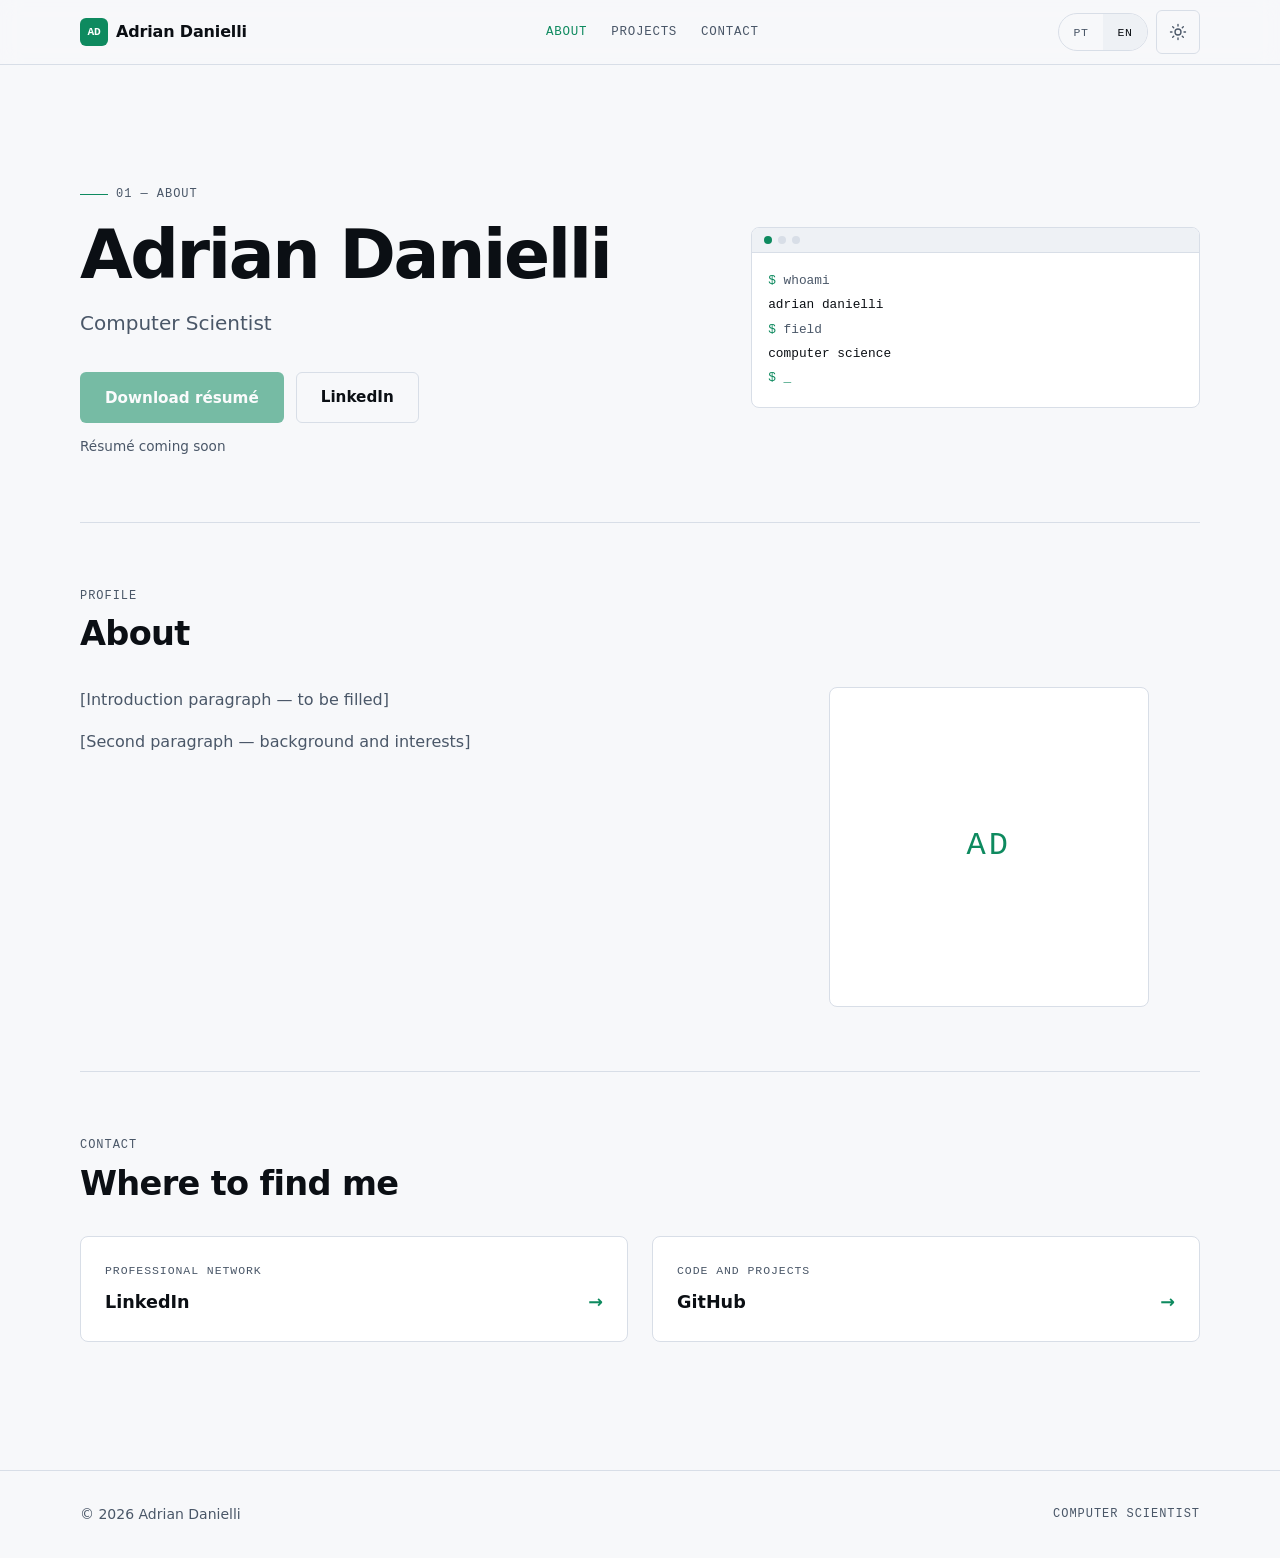
==== en/index.html @ 0a2da159 "feat: site pessoal com três páginas em PT e EN" ====
<!doctype html>
<html lang="en">
<head>
  <meta charset="utf-8">
  <meta name="viewport" content="width=device-width, initial-scale=1">
  <title>Adrian Danielli — Computer Scientist</title>
  <meta name="description" content="Portfolio of Adrian Danielli, Computer Scientist. Projects, background and contact.">
  <link rel="canonical" href="https://danielli-adrian.github.io/en/">
  <link rel="icon" href="../favicon.svg" type="image/svg+xml">
  <link rel="alternate" hreflang="pt-BR" href="https://danielli-adrian.github.io/">
  <link rel="alternate" hreflang="en" href="https://danielli-adrian.github.io/en/">
  <link rel="alternate" hreflang="x-default" href="https://danielli-adrian.github.io/">

  <meta property="og:type" content="website">
  <meta property="og:title" content="Adrian Danielli — Computer Scientist">
  <meta property="og:description" content="Portfolio of Adrian Danielli, Computer Scientist. Projects, background and contact.">
  <meta property="og:url" content="https://danielli-adrian.github.io/en/">
  <meta property="og:image" content="https://danielli-adrian.github.io/assets/img/og-image.svg">
  <meta property="og:locale" content="en_US">
  <meta property="og:locale:alternate" content="pt_BR">
  <meta name="twitter:card" content="summary_large_image">

  <link rel="stylesheet" href="../assets/css/styles.css">
</head>
<body>
  <a class="skip-link" href="#conteudo">Skip to content</a>

  <header class="site-header">
    <div class="container site-header__inner">
      <a class="brand" href="./index.html" aria-label="AD Adrian Danielli — home">
        <span class="brand__mark" aria-hidden="true">AD</span>
        <span class="brand__nome">Adrian Danielli</span>
      </a>

      <nav class="nav" id="menu-principal" aria-label="Main">
        <ul class="nav__list">
          <li><a class="nav__link" href="./index.html" aria-current="page">About</a></li>
          <li><a class="nav__link" href="./projetos.html">Projects</a></li>
          <li><a class="nav__link" href="./contato.html">Contact</a></li>
        </ul>
      </nav>

      <div class="acoes-header">
        <div class="seletor-idioma" role="group" aria-label="Language">
          <a class="seletor-idioma__link" href="../index.html" hreflang="pt-BR" lang="pt-BR">PT</a>
          <a class="seletor-idioma__link" href="./index.html" aria-current="true" hreflang="en" lang="en">EN</a>
        </div>
        <button class="alternador-tema" type="button" aria-pressed="false" aria-label="Toggle theme">
          <svg class="icone-sol" width="18" height="18" viewBox="0 0 24 24" fill="none" stroke="currentColor" stroke-width="1.8" stroke-linecap="round" aria-hidden="true">
            <circle cx="12" cy="12" r="4"></circle>
            <path d="M12 2v2M12 20v2M4.9 4.9l1.4 1.4M17.7 17.7l1.4 1.4M2 12h2M20 12h2M4.9 19.1l1.4-1.4M17.7 6.3l1.4-1.4"></path>
          </svg>
          <svg class="icone-lua" width="18" height="18" viewBox="0 0 24 24" fill="none" stroke="currentColor" stroke-width="1.8" stroke-linecap="round" stroke-linejoin="round" aria-hidden="true">
            <path d="M21 12.8A8.5 8.5 0 1 1 11.2 3a6.6 6.6 0 0 0 9.8 9.8z"></path>
          </svg>
        </button>
        <button class="nav-toggle" type="button" aria-expanded="false" aria-controls="menu-principal" aria-label="Open menu">
          <span></span><span></span><span></span>
        </button>
      </div>
    </div>
  </header>

  <main id="conteudo">
    <section class="hero container">
      <div class="hero__grid">
        <div>
          <p class="hero__eyebrow mono">01 — About</p>
          <h1 class="hero__titulo">Adrian Danielli</h1>
          <p class="hero__cargo">Computer Scientist</p>

          <div class="hero__acoes">
            <button class="btn btn--primary" type="button" disabled aria-describedby="curriculo-nota">Download résumé</button>
            <a class="btn btn--ghost" href="https://www.linkedin.com/in/adrian-danielli/" target="_blank" rel="noopener noreferrer">LinkedIn</a>
          </div>
          <p class="hero__nota" id="curriculo-nota">Résumé coming soon</p>
        </div>

        <div class="terminal" aria-hidden="true">
          <div class="terminal__barra">
            <span class="terminal__ponto"></span>
            <span class="terminal__ponto"></span>
            <span class="terminal__ponto"></span>
          </div>
          <div class="terminal__corpo">
            <span class="terminal__linha"><span class="terminal__prompt">$</span> whoami</span>
            <span class="terminal__linha terminal__linha--saida">adrian danielli</span>
            <span class="terminal__linha"><span class="terminal__prompt">$</span> field</span>
            <span class="terminal__linha terminal__linha--saida">computer science</span>
            <span class="terminal__linha"><span class="terminal__prompt">$</span> <span class="terminal__cursor">_</span></span>
          </div>
        </div>
      </div>
    </section>

    <section class="section container" aria-labelledby="sobre-titulo">
      <div class="section__cabecalho">
        <span class="section__eyebrow mono">Profile</span>
        <h2 class="section__titulo" id="sobre-titulo">About</h2>
      </div>

      <div class="sobre__grid">
        <div class="prose">
          <!-- TODO: fill [BIO_P1] -->
          <p>[Introduction paragraph — to be filled]</p>
          <!-- TODO: fill [BIO_P2] -->
          <p>[Second paragraph — background and interests]</p>
        </div>

        <!-- TODO: replace with the portrait when available [FOTO_ALT] -->
        <div class="foto-placeholder" role="img" aria-label="Photo of Adrian Danielli">AD</div>
      </div>
    </section>

    <section class="section container" aria-labelledby="links-titulo">
      <div class="section__cabecalho">
        <span class="section__eyebrow mono">Contact</span>
        <h2 class="section__titulo" id="links-titulo">Where to find me</h2>
      </div>

      <div class="links__grid">
        <a class="cartao-link" href="https://www.linkedin.com/in/adrian-danielli/" target="_blank" rel="noopener noreferrer">
          <span class="cartao-link__rotulo">Professional network</span>
          <span class="cartao-link__titulo">LinkedIn <span class="cartao-link__seta" aria-hidden="true">→</span></span>
        </a>
        <a class="cartao-link" href="https://github.com/Danielli-Adrian" target="_blank" rel="noopener noreferrer">
          <span class="cartao-link__rotulo">Code and projects</span>
          <span class="cartao-link__titulo">GitHub <span class="cartao-link__seta" aria-hidden="true">→</span></span>
        </a>
      </div>
    </section>
  </main>

  <footer class="site-footer">
    <div class="container site-footer__inner">
      <span>© 2026 Adrian Danielli</span>
      <span class="mono">Computer Scientist</span>
    </div>
  </footer>

  <script src="../assets/js/main.js" defer></script>
</body>
</html>
---- assets/css/styles.css ----
/* =========================================================
   Tokens
   ========================================================= */
:root {
  --bg: #0B0F14;
  --surface: #121821;
  --surface-2: #172030;
  --border: #24303F;
  --text: #E6EDF3;
  --text-muted: #93A1B1;
  --accent: #3DDC97;
  --accent-strong: #2BC084;
  --on-accent: #04231A;

  --font-sans: system-ui, -apple-system, "Segoe UI", Roboto, Arial, sans-serif;
  --font-mono: ui-monospace, "Cascadia Code", Consolas, monospace;

  --space-1: 4px;  --space-2: 8px;  --space-3: 12px; --space-4: 16px;
  --space-5: 24px; --space-6: 32px; --space-7: 48px; --space-8: 64px;
  --space-9: 96px;

  --radius-sm: 6px; --radius-md: 8px; --radius-full: 999px;
  --container: 1120px;
  --transition: 180ms ease-out;
}

[data-theme="light"] {
  --bg: #F7F8FA;
  --surface: #FFFFFF;
  --surface-2: #EEF1F5;
  --border: #D8DEE7;
  --text: #0B0F14;
  --text-muted: #4A5768;
  --accent: #0E8A5F;
  --accent-strong: #0B7350;
  --on-accent: #FFFFFF;
}

/* =========================================================
   Reset e base
   ========================================================= */
*,
*::before,
*::after { box-sizing: border-box; }

html { scroll-behavior: smooth; }

body {
  margin: 0;
  background: var(--bg);
  color: var(--text);
  font-family: var(--font-sans);
  line-height: 1.65;
  -webkit-font-smoothing: antialiased;
}

img, svg { display: block; max-width: 100%; }

h1, h2, h3, p { margin: 0; }

a {
  color: var(--accent);
  text-decoration: none;
}

a:hover {
  text-decoration: underline;
  text-underline-offset: 3px;
}

:focus-visible {
  outline: 2px solid var(--accent);
  outline-offset: 3px;
  border-radius: 2px;
}

::selection {
  background: var(--accent);
  color: var(--on-accent);
}

.container {
  width: min(100% - 40px, var(--container));
  margin-inline: auto;
}

.mono {
  font-family: var(--font-mono);
  font-size: 0.75rem;
  letter-spacing: 0.08em;
  text-transform: uppercase;
}

.sr-only {
  position: absolute;
  width: 1px; height: 1px;
  padding: 0; margin: -1px;
  overflow: hidden;
  clip: rect(0 0 0 0);
  white-space: nowrap;
  border: 0;
}

.skip-link {
  position: absolute;
  top: -100px;
  left: var(--space-4);
  z-index: 100;
  padding: var(--space-3) var(--space-4);
  background: var(--accent);
  color: var(--on-accent);
  border-radius: var(--radius-sm);
  font-weight: 600;
}

.skip-link:focus { top: var(--space-4); }

/* =========================================================
   Header
   ========================================================= */
.site-header {
  position: sticky;
  top: 0;
  z-index: 50;
  background: var(--bg);
  background: color-mix(in srgb, var(--bg) 88%, transparent);
  backdrop-filter: blur(10px);
  border-bottom: 1px solid var(--border);
}

.site-header__inner {
  display: flex;
  align-items: center;
  justify-content: space-between;
  gap: var(--space-4);
  min-height: 64px;
}

.brand {
  display: inline-flex;
  align-items: center;
  gap: var(--space-2);
  color: var(--text);
  font-weight: 600;
  letter-spacing: -0.01em;
}

.brand:hover { text-decoration: none; }

.brand__mark {
  display: grid;
  place-items: center;
  width: 28px;
  height: 28px;
  background: var(--accent);
  color: var(--on-accent);
  border-radius: var(--radius-sm);
  font-family: var(--font-mono);
  font-size: 0.7rem;
  font-weight: 700;
}

.nav__list {
  display: flex;
  align-items: center;
  gap: var(--space-5);
  margin: 0;
  padding: 0;
  list-style: none;
}

.nav__link {
  display: inline-block;
  padding: var(--space-1) 0;
  color: var(--text-muted);
  font-family: var(--font-mono);
  font-size: 0.78rem;
  letter-spacing: 0.06em;
  text-transform: uppercase;
  transition: color var(--transition);
}

.nav__link:hover { color: var(--text); text-decoration: none; }

.nav__link[aria-current="page"] { color: var(--accent); }

.acoes-header {
  display: flex;
  align-items: center;
  gap: var(--space-2);
}

.seletor-idioma {
  display: inline-flex;
  border: 1px solid var(--border);
  border-radius: var(--radius-full);
  overflow: hidden;
}

.seletor-idioma__link {
  display: grid;
  place-items: center;
  min-width: 44px;
  min-height: 36px;
  padding: 0 var(--space-3);
  color: var(--text-muted);
  font-family: var(--font-mono);
  font-size: 0.72rem;
  letter-spacing: 0.06em;
}

.seletor-idioma__link:hover { color: var(--text); text-decoration: none; }

.seletor-idioma__link[aria-current] {
  background: var(--surface-2);
  color: var(--text);
}

.alternador-tema,
.nav-toggle {
  display: grid;
  place-items: center;
  width: 44px;
  height: 44px;
  padding: 0;
  background: transparent;
  color: var(--text-muted);
  border: 1px solid var(--border);
  border-radius: var(--radius-sm);
  cursor: pointer;
  transition: color var(--transition), border-color var(--transition);
}

.alternador-tema:hover,
.nav-toggle:hover {
  color: var(--accent);
  border-color: var(--accent);
}

.icone-sol { display: none; }
.icone-lua { display: block; }

[data-theme="light"] .icone-sol { display: block; }
[data-theme="light"] .icone-lua { display: none; }

.nav-toggle {
  display: none;
  width: 44px;
  height: 44px;
}

.nav-toggle span {
  display: block;
  width: 18px;
  height: 2px;
  background: currentColor;
  transition: transform var(--transition), opacity var(--transition);
}

.nav-toggle span + span { margin-top: 4px; }

.nav-toggle[aria-expanded="true"] span:nth-child(1) { transform: translateY(6px) rotate(45deg); }
.nav-toggle[aria-expanded="true"] span:nth-child(2) { opacity: 0; }
.nav-toggle[aria-expanded="true"] span:nth-child(3) { transform: translateY(-6px) rotate(-45deg); }

/* =========================================================
   Componentes
   ========================================================= */
.btn {
  display: inline-flex;
  align-items: center;
  justify-content: center;
  gap: var(--space-2);
  min-height: 44px;
  padding: var(--space-3) var(--space-5);
  border: 1px solid transparent;
  border-radius: var(--radius-sm);
  font-family: inherit;
  font-size: 0.95rem;
  font-weight: 600;
  cursor: pointer;
  transition: background var(--transition), border-color var(--transition), color var(--transition);
}

.btn:hover { text-decoration: none; }

.btn--primary {
  background: var(--accent);
  color: var(--on-accent);
}

.btn--primary:hover:not(:disabled) { background: var(--accent-strong); }

.btn--ghost {
  background: transparent;
  border-color: var(--border);
  color: var(--text);
}

.btn--ghost:hover { border-color: var(--accent); color: var(--accent); }

.btn:disabled {
  opacity: 0.55;
  cursor: not-allowed;
}

.btn:disabled:hover { background: var(--accent); color: var(--on-accent); }

.hero {
  padding-block: clamp(56px, 9vw, 112px) var(--space-8);
}

.hero__grid {
  display: grid;
  grid-template-columns: 1.15fr 0.85fr;
  align-items: center;
  gap: var(--space-8);
}

.hero__eyebrow {
  display: inline-flex;
  align-items: center;
  gap: var(--space-2);
  margin-bottom: var(--space-4);
  color: var(--text-muted);
}

.hero__eyebrow::before {
  content: "";
  width: 28px;
  height: 1px;
  background: var(--accent);
}

.hero__titulo {
  font-size: clamp(2.6rem, 6.5vw, 4.25rem);
  line-height: 1.04;
  letter-spacing: -0.035em;
  font-weight: 700;
}

.hero__cargo {
  margin-top: var(--space-4);
  color: var(--text-muted);
  font-size: clamp(1.05rem, 2vw, 1.25rem);
}

.hero__acoes {
  display: flex;
  flex-wrap: wrap;
  gap: var(--space-3);
  margin-top: var(--space-6);
}

.hero__nota {
  margin-top: var(--space-3);
  color: var(--text-muted);
  font-size: 0.85rem;
}

.terminal {
  background: var(--surface);
  border: 1px solid var(--border);
  border-radius: var(--radius-md);
  font-family: var(--font-mono);
  font-size: 0.8rem;
  line-height: 1.9;
  overflow: hidden;
}

.terminal__barra {
  display: flex;
  align-items: center;
  gap: 6px;
  padding: var(--space-2) var(--space-3);
  border-bottom: 1px solid var(--border);
  background: var(--surface-2);
}

.terminal__ponto {
  width: 8px;
  height: 8px;
  border-radius: var(--radius-full);
  background: var(--border);
}

.terminal__ponto:first-child { background: var(--accent); }

.terminal__corpo { padding: var(--space-4); }

.terminal__linha { display: block; color: var(--text-muted); }
.terminal__linha--saida { color: var(--text); }
.terminal__prompt { color: var(--accent); }

.terminal__cursor { color: var(--accent); }

.section {
  padding-block: var(--space-8);
  border-top: 1px solid var(--border);
}

.section__cabecalho { margin-bottom: var(--space-6); }

.section__eyebrow {
  display: block;
  margin-bottom: var(--space-2);
  color: var(--text-muted);
}

.section__titulo {
  font-size: clamp(1.6rem, 3vw, 2.1rem);
  line-height: 1.2;
  letter-spacing: -0.02em;
}

.sobre__grid {
  display: grid;
  grid-template-columns: 1.2fr 0.8fr;
  gap: var(--space-8);
  align-items: start;
}

.prose {
  max-width: 62ch;
  color: var(--text-muted);
}

.prose p + p { margin-top: var(--space-4); }

.foto-placeholder {
  display: grid;
  place-items: center;
  aspect-ratio: 1 / 1;
  width: 100%;
  max-width: 320px;
  margin-inline: auto;
  background: var(--surface);
  border: 1px solid var(--border);
  border-radius: var(--radius-md);
  color: var(--accent);
  font-family: var(--font-mono);
  font-size: 2rem;
  letter-spacing: 0.1em;
}

.links__grid,
.grade-projetos,
.grade-contato {
  display: grid;
  gap: var(--space-5);
}

.links__grid,
.grade-contato { grid-template-columns: repeat(2, minmax(0, 1fr)); }

.grade-projetos { grid-template-columns: repeat(3, minmax(0, 1fr)); }

.cartao-link,
.cartao-contato {
  display: flex;
  flex-direction: column;
  gap: var(--space-2);
  padding: var(--space-5);
  background: var(--surface);
  border: 1px solid var(--border);
  border-radius: var(--radius-md);
  color: var(--text);
  transition: border-color var(--transition), transform var(--transition);
}

.cartao-link:hover,
.cartao-contato:hover {
  border-color: var(--accent);
  text-decoration: none;
  transform: translateY(-2px);
}

.cartao-link__rotulo,
.cartao-contato__rotulo {
  color: var(--text-muted);
  font-family: var(--font-mono);
  font-size: 0.72rem;
  letter-spacing: 0.08em;
  text-transform: uppercase;
}

.cartao-link__titulo,
.cartao-contato__titulo {
  display: flex;
  align-items: center;
  justify-content: space-between;
  gap: var(--space-3);
  font-size: 1.1rem;
  font-weight: 600;
}

.cartao-link__seta { color: var(--accent); }

.card-projeto {
  display: flex;
  flex-direction: column;
  gap: var(--space-3);
  min-height: 200px;
  padding: var(--space-5);
  background: var(--surface);
  border: 1px solid var(--border);
  border-radius: var(--radius-md);
  transition: border-color var(--transition);
}

.card-projeto:hover { border-color: var(--accent); }

.card-projeto__titulo { font-size: 1.15rem; }

.card-projeto__desc { color: var(--text-muted); }

.card-projeto__link { margin-top: auto; font-weight: 600; }

.estado-vazio {
  max-width: 640px;
  margin-inline: auto;
  padding: var(--space-7) var(--space-5);
  border: 1px dashed var(--border);
  border-radius: var(--radius-md);
  text-align: center;
}

.estado-vazio__titulo {
  margin-bottom: var(--space-2);
  font-size: 1.25rem;
}

.estado-vazio__texto { color: var(--text-muted); }

.estado-vazio__acao { margin-top: var(--space-5); }

.pagina-topo { padding-block: var(--space-8) var(--space-6); }

.pagina-topo__titulo {
  font-size: clamp(2rem, 4.5vw, 3rem);
  line-height: 1.1;
  letter-spacing: -0.03em;
}

.pagina-topo__texto {
  margin-top: var(--space-4);
  max-width: 60ch;
  color: var(--text-muted);
}

.contato__curriculo {
  margin-top: var(--space-7);
  padding-top: var(--space-6);
  border-top: 1px solid var(--border);
}

.site-footer {
  margin-top: var(--space-8);
  padding-block: var(--space-6);
  border-top: 1px solid var(--border);
  color: var(--text-muted);
  font-size: 0.875rem;
}

.site-footer__inner {
  display: flex;
  flex-wrap: wrap;
  align-items: center;
  justify-content: space-between;
  gap: var(--space-3);
}

/* =========================================================
   Responsivo
   ========================================================= */
@media (max-width: 1023px) {
  .grade-projetos { grid-template-columns: repeat(2, minmax(0, 1fr)); }
}

@media (max-width: 900px) {
  .hero__grid { grid-template-columns: 1fr; gap: var(--space-7); }
  .terminal { max-width: 520px; }
  .sobre__grid { grid-template-columns: 1fr; }
  .foto-placeholder { max-width: 260px; margin-inline: 0; }
}

@media (max-width: 767px) {
  .nav {
    position: absolute;
    top: 100%;
    left: 0;
    right: 0;
    display: none;
    padding: var(--space-4) 0;
    background: var(--surface);
    border-bottom: 1px solid var(--border);
  }

  .nav--aberto { display: block; }

  .nav__list {
    flex-direction: column;
    align-items: stretch;
    gap: 0;
    width: min(100% - 40px, var(--container));
    margin-inline: auto;
  }

  .nav__link {
    display: block;
    min-height: 44px;
    padding: var(--space-3) 0;
    font-size: 0.85rem;
  }

  .nav-toggle { display: flex; flex-direction: column; justify-content: center; }

  .brand__nome { display: none; }
}

@media (max-width: 640px) {
  .links__grid,
  .grade-contato,
  .grade-projetos { grid-template-columns: 1fr; }

  .hero { padding-block: var(--space-7) var(--space-6); }

  .site-footer__inner { flex-direction: column; align-items: flex-start; }
}

@media (prefers-reduced-motion: reduce) {
  html { scroll-behavior: auto; }

  *,
  *::before,
  *::after {
    transition: none !important;
    animation: none !important;
  }
}
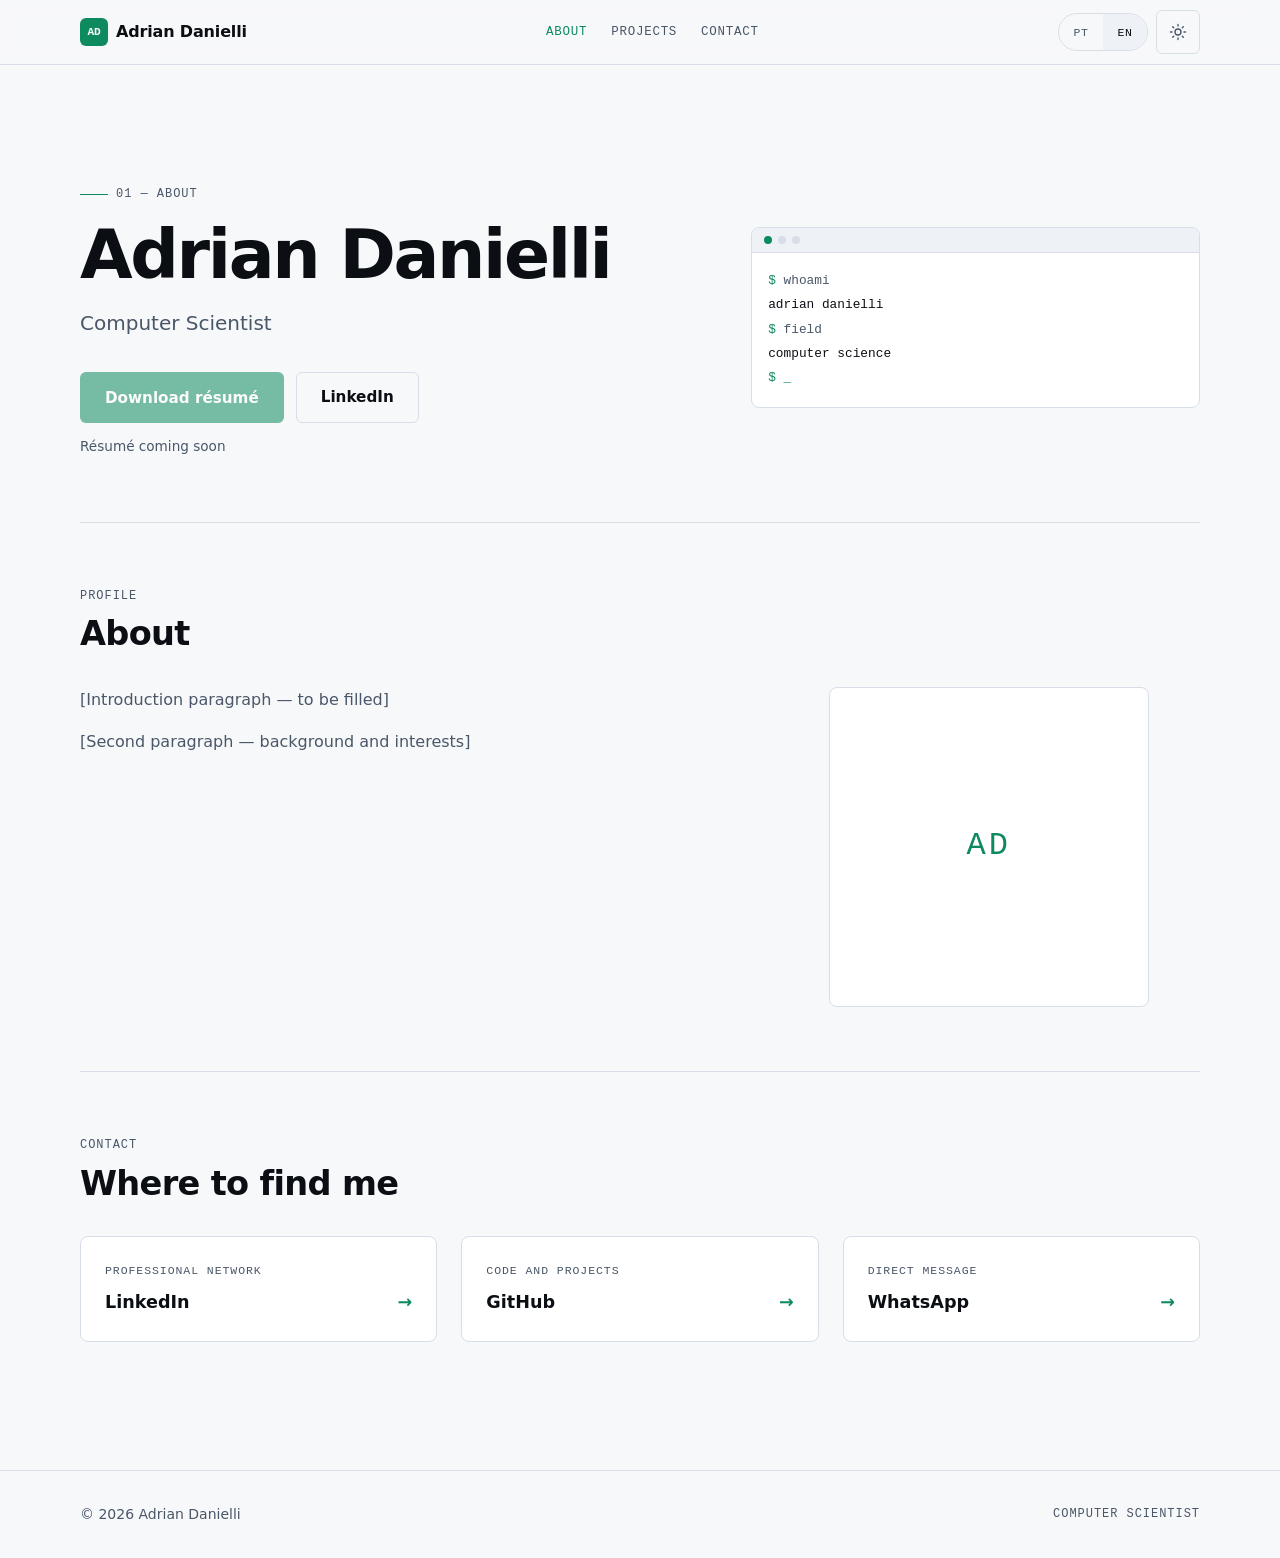
==== commit bd8b41e1: "feat: adicionar cartao de contato do WhatsApp na home e contato" ====
--- a/en/index.html
+++ b/en/index.html
@@ -127,6 +127,10 @@
           <span class="cartao-link__rotulo">Code and projects</span>
           <span class="cartao-link__titulo">GitHub <span class="cartao-link__seta" aria-hidden="true">→</span></span>
         </a>
+        <a class="cartao-link" href="https://wa.me/5599999999999" target="_blank" rel="noopener noreferrer">
+          <span class="cartao-link__rotulo">Direct message</span>
+          <span class="cartao-link__titulo">WhatsApp <span class="cartao-link__seta" aria-hidden="true">→</span></span>
+        </a>
       </div>
     </section>
   </main>
--- a/assets/css/styles.css
+++ b/assets/css/styles.css
@@ -451,7 +451,7 @@
 }
 
 .links__grid,
-.grade-contato { grid-template-columns: repeat(2, minmax(0, 1fr)); }
+.grade-contato { grid-template-columns: repeat(3, minmax(0, 1fr)); }
 
 .grade-projetos { grid-template-columns: repeat(3, minmax(0, 1fr)); }
 
@@ -582,6 +582,8 @@
   .terminal { max-width: 520px; }
   .sobre__grid { grid-template-columns: 1fr; }
   .foto-placeholder { max-width: 260px; margin-inline: 0; }
+  .links__grid,
+  .grade-contato { grid-template-columns: repeat(auto-fit, minmax(220px, 1fr)); }
 }
 
 @media (max-width: 767px) {
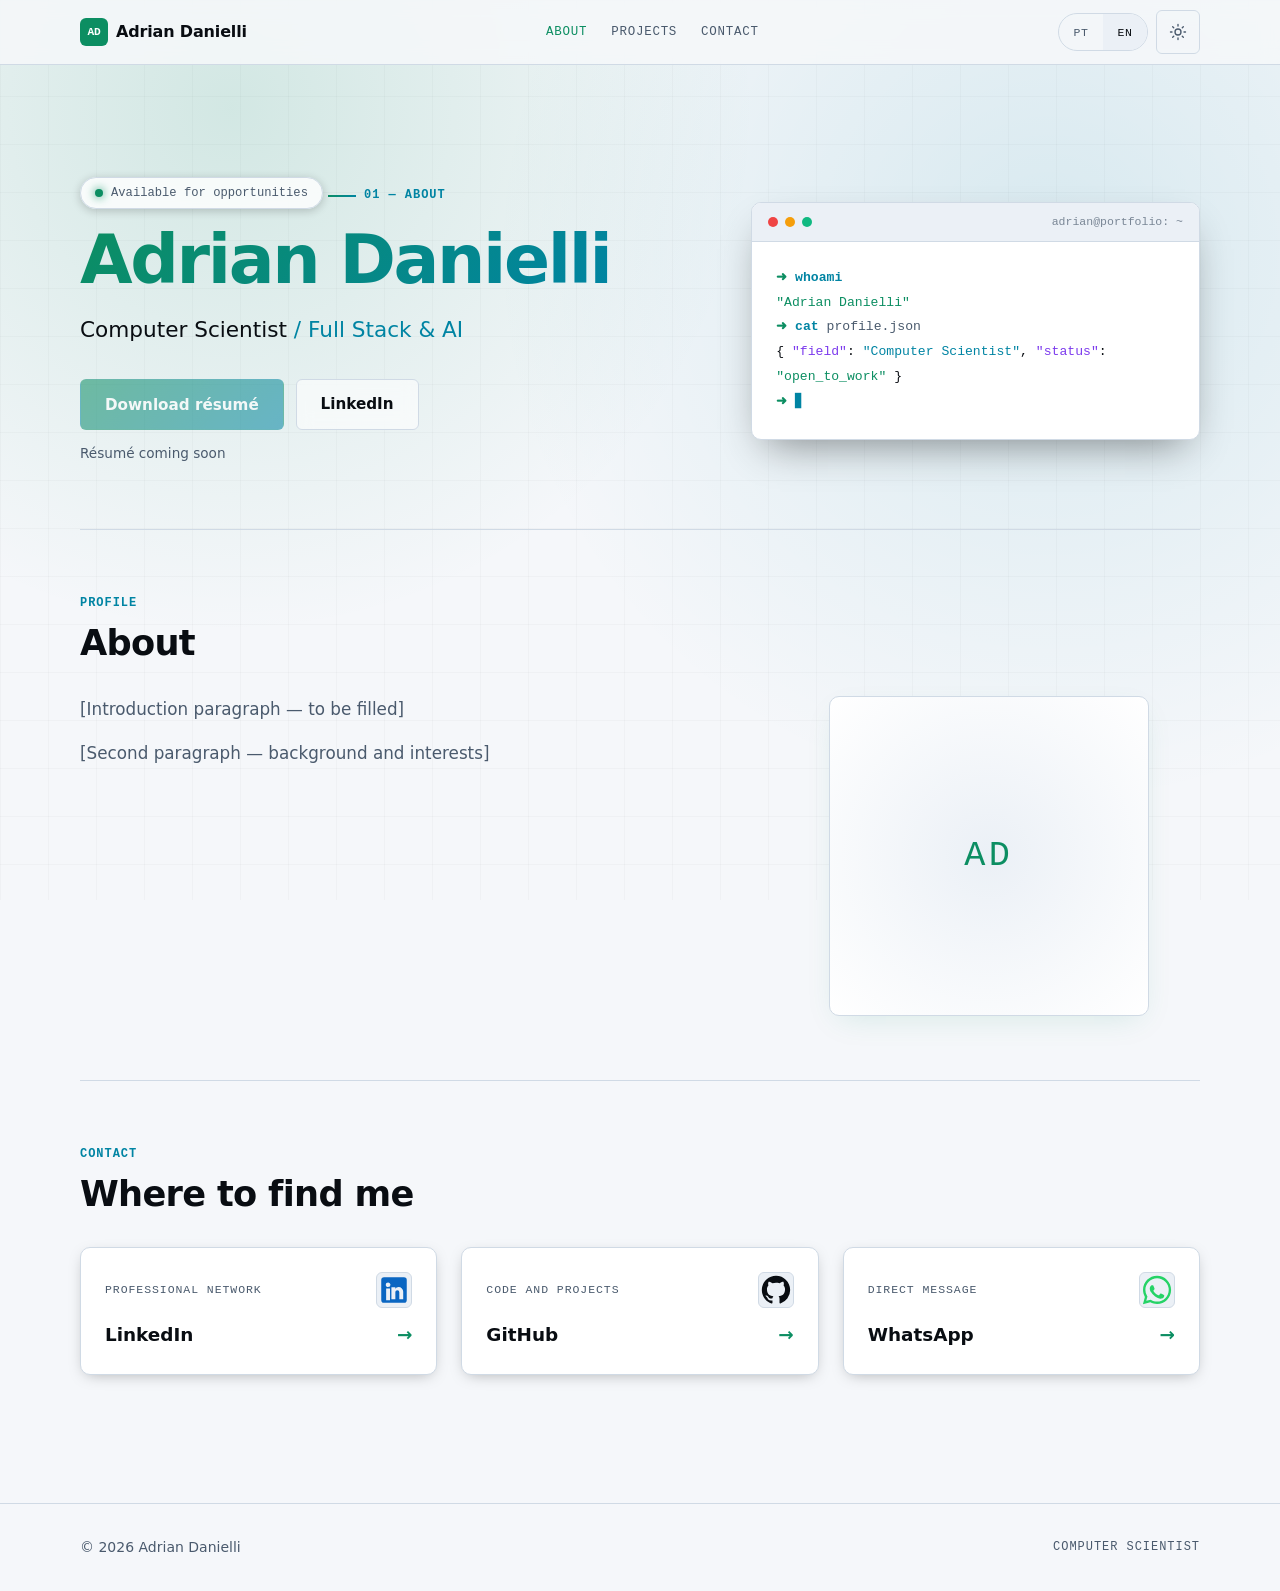
==== commit b9c37e01: "feat: identidade visual vibrante com gradientes, luz de fundo e icones de marca" ====
--- a/en/index.html
+++ b/en/index.html
@@ -65,9 +65,13 @@
     <section class="hero container">
       <div class="hero__grid">
         <div>
+          <div class="status-pill">
+            <span class="status-pill__ponto" aria-hidden="true"></span>
+            <span>Available for opportunities</span>
+          </div>
           <p class="hero__eyebrow mono">01 — About</p>
           <h1 class="hero__titulo">Adrian Danielli</h1>
-          <p class="hero__cargo">Computer Scientist</p>
+          <p class="hero__cargo">Computer Scientist <span>/ Full Stack & AI</span></p>
 
           <div class="hero__acoes">
             <button class="btn btn--primary" type="button" disabled aria-describedby="curriculo-nota">Download résumé</button>
@@ -78,16 +82,17 @@
 
         <div class="terminal" aria-hidden="true">
           <div class="terminal__barra">
-            <span class="terminal__ponto"></span>
-            <span class="terminal__ponto"></span>
-            <span class="terminal__ponto"></span>
+            <span class="terminal__ponto terminal__ponto--fechar"></span>
+            <span class="terminal__ponto terminal__ponto--minimizar"></span>
+            <span class="terminal__ponto terminal__ponto--expandir"></span>
+            <span class="terminal__aba">adrian@portfolio: ~</span>
           </div>
           <div class="terminal__corpo">
-            <span class="terminal__linha"><span class="terminal__prompt">$</span> whoami</span>
-            <span class="terminal__linha terminal__linha--saida">adrian danielli</span>
-            <span class="terminal__linha"><span class="terminal__prompt">$</span> field</span>
-            <span class="terminal__linha terminal__linha--saida">computer science</span>
-            <span class="terminal__linha"><span class="terminal__prompt">$</span> <span class="terminal__cursor">_</span></span>
+            <span class="terminal__linha"><span class="terminal__prompt">➜</span> <span class="syntax-cmd">whoami</span></span>
+            <span class="terminal__linha terminal__linha--saida"><span class="syntax-string">"Adrian Danielli"</span></span>
+            <span class="terminal__linha"><span class="terminal__prompt">➜</span> <span class="syntax-cmd">cat</span> profile.json</span>
+            <span class="terminal__linha terminal__linha--saida">{ <span class="syntax-prop">"field"</span>: <span class="syntax-cyan">"Computer Scientist"</span>, <span class="syntax-prop">"status"</span>: <span class="syntax-accent">"open_to_work"</span> }</span>
+            <span class="terminal__linha"><span class="terminal__prompt">➜</span> <span class="terminal__cursor">▋</span></span>
           </div>
         </div>
       </div>
@@ -120,15 +125,30 @@
 
       <div class="links__grid">
         <a class="cartao-link" href="https://www.linkedin.com/in/adrian-danielli/" target="_blank" rel="noopener noreferrer">
-          <span class="cartao-link__rotulo">Professional network</span>
+          <div class="cartao-cabecalho">
+            <span class="cartao-link__rotulo">Professional network</span>
+            <svg class="cartao-icone cartao-icone--linkedin" width="20" height="20" viewBox="0 0 24 24" fill="currentColor" aria-hidden="true">
+              <path d="M19 3a2 2 0 0 1 2 2v14a2 2 0 0 1-2 2H5a2 2 0 0 1-2-2V5a2 2 0 0 1 2-2h14m-.5 15.5v-5.3a3.26 3.26 0 0 0-3.26-3.26c-.85 0-1.84.52-2.28 1.3v-1.11h-2.79v8.37h2.79v-4.93c0-.77.62-1.4 1.39-1.4a1.4 1.4 0 0 1 1.4 1.4v4.93h2.75M6.46 10.9v8.37H9.2V10.9H6.46M7.83 6.64a1.66 1.66 0 0 0-1.66 1.66c0 .92.74 1.66 1.66 1.66a1.66 1.66 0 0 0 1.66-1.66c0-.92-.74-1.66-1.66-1.66z"/>
+            </svg>
+          </div>
           <span class="cartao-link__titulo">LinkedIn <span class="cartao-link__seta" aria-hidden="true">→</span></span>
         </a>
         <a class="cartao-link" href="https://github.com/Danielli-Adrian" target="_blank" rel="noopener noreferrer">
-          <span class="cartao-link__rotulo">Code and projects</span>
+          <div class="cartao-cabecalho">
+            <span class="cartao-link__rotulo">Code and projects</span>
+            <svg class="cartao-icone cartao-icone--github" width="20" height="20" viewBox="0 0 24 24" fill="currentColor" aria-hidden="true">
+              <path fill-rule="evenodd" clip-rule="evenodd" d="M12 2C6.477 2 2 6.484 2 12.017c0 4.425 2.865 8.18 6.839 9.504.5.092.682-.217.682-.483 0-.237-.008-.868-.013-1.703-2.782.605-3.369-1.343-3.369-1.343-.454-1.158-1.11-1.466-1.11-1.466-.908-.62.069-.608.069-.608 1.003.07 1.53 1.032 1.53 1.032.892 1.53 2.341 1.088 2.91.832.092-.647.35-1.088.636-1.338-2.22-.253-4.555-1.113-4.555-4.951 0-1.093.39-1.988 1.029-2.688-.103-.253-.446-1.272.098-2.65 0 0 .84-.27 2.75 1.026A9.564 9.564 0 0112 6.844c.85.004 1.705.115 2.504.337 1.909-1.296 2.747-1.027 2.747-1.027.546 1.379.202 2.398.1 2.651.64.7 1.028 1.595 1.028 2.688 0 3.848-2.339 4.695-4.566 4.943.359.309.678.92.678 1.855 0 1.338-.012 2.419-.012 2.747 0 .268.18.58.688.482A10.019 10.019 0 0022 12.017C22 6.484 17.522 2 12 2z"/>
+            </svg>
+          </div>
           <span class="cartao-link__titulo">GitHub <span class="cartao-link__seta" aria-hidden="true">→</span></span>
         </a>
         <a class="cartao-link" href="https://wa.me/5599999999999" target="_blank" rel="noopener noreferrer">
-          <span class="cartao-link__rotulo">Direct message</span>
+          <div class="cartao-cabecalho">
+            <span class="cartao-link__rotulo">Direct message</span>
+            <svg class="cartao-icone cartao-icone--whatsapp" width="20" height="20" viewBox="0 0 24 24" fill="currentColor" aria-hidden="true">
+              <path d="M12.04 2c-5.46 0-9.91 4.45-9.91 9.91 0 1.75.46 3.45 1.32 4.95L2.05 22l5.25-1.38c1.45.79 3.08 1.21 4.74 1.21 5.46 0 9.91-4.45 9.91-9.91 0-2.65-1.03-5.14-2.9-7.01A9.816 9.816 0 0 0 12.04 2m.01 1.67c2.2 0 4.26.86 5.82 2.42a8.225 8.225 0 0 1 2.41 5.83c0 4.54-3.7 8.24-8.24 8.24-1.48 0-2.93-.39-4.19-1.15l-.3-.18-3.12.82.83-3.04-.2-.31a8.19 8.19 0 0 1-1.26-4.38c0-4.54 3.7-8.24 8.24-8.24m4.52 11.66c-.25-.13-1.47-.72-1.7-.81-.23-.08-.39-.13-.56.13-.17.25-.64.81-.79.97-.14.17-.29.19-.54.06-.25-.13-1.06-.39-2.03-1.24-.75-.67-1.26-1.5-1.41-1.75-.14-.25-.02-.38.11-.51.11-.11.25-.29.37-.43.13-.15.17-.25.25-.42.08-.17.04-.31-.02-.44-.06-.13-.56-1.34-.76-1.84-.2-.49-.4-.42-.56-.43h-.48c-.17 0-.44.06-.67.31-.23.25-.88.86-.88 2.1 0 1.24.9 2.44 1.03 2.61.13.17 1.78 2.71 4.3 3.8.6.26 1.07.41 1.44.53.61.19 1.16.17 1.6.1.49-.07 1.47-.6 1.68-1.18.21-.58.21-1.07.15-1.18-.07-.12-.23-.19-.48-.31z"/>
+            </svg>
+          </div>
           <span class="cartao-link__titulo">WhatsApp <span class="cartao-link__seta" aria-hidden="true">→</span></span>
         </a>
       </div>
--- a/assets/css/styles.css
+++ b/assets/css/styles.css
@@ -2,15 +2,20 @@
    Tokens
    ========================================================= */
 :root {
-  --bg: #0B0F14;
-  --surface: #121821;
-  --surface-2: #172030;
-  --border: #24303F;
-  --text: #E6EDF3;
-  --text-muted: #93A1B1;
+  --bg: #090D12;
+  --surface: #101622;
+  --surface-2: #162030;
+  --border: #223247;
+  --text: #F0F4F8;
+  --text-muted: #8FA2B7;
   --accent: #3DDC97;
+  --accent-cyan: #00E5FF;
+  --accent-purple: #A78BFA;
   --accent-strong: #2BC084;
   --on-accent: #04231A;
+  --accent-gradient: linear-gradient(135deg, #3DDC97 0%, #00E5FF 100%);
+  --accent-glow: rgba(61, 220, 151, 0.22);
+  --accent-cyan-glow: rgba(0, 229, 255, 0.18);
 
   --font-sans: system-ui, -apple-system, "Segoe UI", Roboto, Arial, sans-serif;
   --font-mono: ui-monospace, "Cascadia Code", Consolas, monospace;
@@ -19,21 +24,26 @@
   --space-5: 24px; --space-6: 32px; --space-7: 48px; --space-8: 64px;
   --space-9: 96px;
 
-  --radius-sm: 6px; --radius-md: 8px; --radius-full: 999px;
+  --radius-sm: 6px; --radius-md: 10px; --radius-full: 999px;
   --container: 1120px;
-  --transition: 180ms ease-out;
+  --transition: 200ms ease-out;
 }
 
 [data-theme="light"] {
-  --bg: #F7F8FA;
+  --bg: #F5F7FA;
   --surface: #FFFFFF;
-  --surface-2: #EEF1F5;
-  --border: #D8DEE7;
-  --text: #0B0F14;
-  --text-muted: #4A5768;
-  --accent: #0E8A5F;
-  --accent-strong: #0B7350;
+  --surface-2: #EBF0F6;
+  --border: #D0DAE5;
+  --text: #090D12;
+  --text-muted: #4A5A6D;
+  --accent: #0C8E62;
+  --accent-cyan: #0084A3;
+  --accent-purple: #7C3AED;
+  --accent-strong: #0A734F;
   --on-accent: #FFFFFF;
+  --accent-gradient: linear-gradient(135deg, #0C8E62 0%, #0084A3 100%);
+  --accent-glow: rgba(12, 142, 98, 0.15);
+  --accent-cyan-glow: rgba(0, 132, 163, 0.12);
 }
 
 /* =========================================================
@@ -47,11 +57,26 @@
 
 body {
   margin: 0;
-  background: var(--bg);
+  background-color: var(--bg);
+  background-image: 
+    radial-gradient(circle at 18% 12%, var(--accent-glow) 0%, transparent 40%),
+    radial-gradient(circle at 82% 28%, var(--accent-cyan-glow) 0%, transparent 45%),
+    linear-gradient(to right, rgba(255, 255, 255, 0.02) 1px, transparent 1px),
+    linear-gradient(to bottom, rgba(255, 255, 255, 0.02) 1px, transparent 1px);
+  background-size: 100% 100%, 100% 100%, 48px 48px, 48px 48px;
+  background-attachment: fixed;
   color: var(--text);
   font-family: var(--font-sans);
   line-height: 1.65;
   -webkit-font-smoothing: antialiased;
+}
+
+[data-theme="light"] body {
+  background-image: 
+    radial-gradient(circle at 18% 12%, var(--accent-glow) 0%, transparent 40%),
+    radial-gradient(circle at 82% 28%, var(--accent-cyan-glow) 0%, transparent 45%),
+    linear-gradient(to right, rgba(0, 0, 0, 0.025) 1px, transparent 1px),
+    linear-gradient(to bottom, rgba(0, 0, 0, 0.025) 1px, transparent 1px);
 }
 
 img, svg { display: block; max-width: 100%; }
@@ -285,26 +310,74 @@
 .btn:hover { text-decoration: none; }
 
 .btn--primary {
-  background: var(--accent);
+  background: var(--accent-gradient);
   color: var(--on-accent);
-}
-
-.btn--primary:hover:not(:disabled) { background: var(--accent-strong); }
+  box-shadow: 0 4px 16px -4px var(--accent-glow);
+  font-weight: 600;
+}
+
+.btn--primary:hover:not(:disabled) {
+  filter: brightness(1.08);
+  box-shadow: 0 6px 22px -3px var(--accent-glow);
+  transform: translateY(-1px);
+}
 
 .btn--ghost {
-  background: transparent;
+  background: color-mix(in srgb, var(--surface) 60%, transparent);
   border-color: var(--border);
   color: var(--text);
-}
-
-.btn--ghost:hover { border-color: var(--accent); color: var(--accent); }
+  backdrop-filter: blur(8px);
+}
+
+.btn--ghost:hover {
+  border-color: var(--accent-cyan);
+  color: var(--accent-cyan);
+  box-shadow: 0 0 16px -4px var(--accent-cyan-glow);
+  transform: translateY(-1px);
+}
 
 .btn:disabled {
   opacity: 0.55;
   cursor: not-allowed;
-}
-
-.btn:disabled:hover { background: var(--accent); color: var(--on-accent); }
+  box-shadow: none;
+}
+
+.btn:disabled:hover {
+  background: var(--accent-gradient);
+  color: var(--on-accent);
+  filter: none;
+  transform: none;
+}
+
+.status-pill {
+  display: inline-flex;
+  align-items: center;
+  gap: var(--space-2);
+  padding: 5px 14px;
+  margin-bottom: var(--space-4);
+  background: color-mix(in srgb, var(--surface) 80%, transparent);
+  border: 1px solid var(--border);
+  border-radius: var(--radius-full);
+  font-family: var(--font-mono);
+  font-size: 0.76rem;
+  color: var(--text-muted);
+  box-shadow: 0 2px 10px rgba(0, 0, 0, 0.2);
+  backdrop-filter: blur(8px);
+}
+
+.status-pill__ponto {
+  width: 8px;
+  height: 8px;
+  border-radius: var(--radius-full);
+  background: var(--accent);
+  box-shadow: 0 0 10px var(--accent);
+  animation: pulso-status 2.2s infinite ease-in-out;
+}
+
+@keyframes pulso-status {
+  0%, 100% { opacity: 1; transform: scale(1); }
+  50% { opacity: 0.35; transform: scale(0.8); }
+}
 
 .hero {
   padding-block: clamp(56px, 9vw, 112px) var(--space-8);
@@ -321,28 +394,38 @@
   display: inline-flex;
   align-items: center;
   gap: var(--space-2);
-  margin-bottom: var(--space-4);
-  color: var(--text-muted);
+  margin-bottom: var(--space-3);
+  color: var(--accent-cyan);
+  font-weight: 600;
 }
 
 .hero__eyebrow::before {
   content: "";
   width: 28px;
-  height: 1px;
-  background: var(--accent);
+  height: 2px;
+  background: var(--accent-gradient);
 }
 
 .hero__titulo {
   font-size: clamp(2.6rem, 6.5vw, 4.25rem);
   line-height: 1.04;
   letter-spacing: -0.035em;
-  font-weight: 700;
+  font-weight: 800;
+  background: var(--accent-gradient);
+  -webkit-background-clip: text;
+  -webkit-text-fill-color: transparent;
+  display: inline-block;
 }
 
 .hero__cargo {
   margin-top: var(--space-4);
-  color: var(--text-muted);
-  font-size: clamp(1.05rem, 2vw, 1.25rem);
+  color: var(--text);
+  font-size: clamp(1.1rem, 2vw, 1.35rem);
+  font-weight: 500;
+}
+
+.hero__cargo span {
+  color: var(--accent-cyan);
 }
 
 .hero__acoes {
@@ -363,36 +446,59 @@
   border: 1px solid var(--border);
   border-radius: var(--radius-md);
   font-family: var(--font-mono);
-  font-size: 0.8rem;
+  font-size: 0.82rem;
   line-height: 1.9;
   overflow: hidden;
+  box-shadow: 0 18px 40px -15px rgba(0, 0, 0, 0.45), 0 0 1px 1px rgba(255, 255, 255, 0.05);
 }
 
 .terminal__barra {
   display: flex;
   align-items: center;
-  gap: 6px;
-  padding: var(--space-2) var(--space-3);
+  gap: 7px;
+  padding: var(--space-2) var(--space-4);
   border-bottom: 1px solid var(--border);
   background: var(--surface-2);
 }
 
 .terminal__ponto {
-  width: 8px;
-  height: 8px;
+  width: 10px;
+  height: 10px;
   border-radius: var(--radius-full);
-  background: var(--border);
-}
-
-.terminal__ponto:first-child { background: var(--accent); }
-
-.terminal__corpo { padding: var(--space-4); }
+}
+
+.terminal__ponto--fechar { background: #EF4444; }
+.terminal__ponto--minimizar { background: #F59E0B; }
+.terminal__ponto--expandir { background: #10B981; }
+
+.terminal__aba {
+  margin-left: auto;
+  color: var(--text-muted);
+  font-size: 0.72rem;
+  opacity: 0.7;
+}
+
+.terminal__corpo { padding: var(--space-5); }
 
 .terminal__linha { display: block; color: var(--text-muted); }
 .terminal__linha--saida { color: var(--text); }
-.terminal__prompt { color: var(--accent); }
-
-.terminal__cursor { color: var(--accent); }
+.terminal__prompt { color: var(--accent); font-weight: bold; }
+
+.syntax-cmd { color: var(--accent-cyan); font-weight: 600; }
+.syntax-string { color: var(--accent); }
+.syntax-prop { color: var(--accent-purple); }
+.syntax-accent { color: var(--accent); }
+.syntax-cyan { color: var(--accent-cyan); }
+
+.terminal__cursor {
+  color: var(--accent-cyan);
+  animation: piscar-cursor 1s infinite step-start;
+}
+
+@keyframes piscar-cursor {
+  0%, 100% { opacity: 1; }
+  50% { opacity: 0; }
+}
 
 .section {
   padding-block: var(--space-8);
@@ -404,13 +510,15 @@
 .section__eyebrow {
   display: block;
   margin-bottom: var(--space-2);
-  color: var(--text-muted);
+  color: var(--accent-cyan);
+  font-weight: 600;
 }
 
 .section__titulo {
-  font-size: clamp(1.6rem, 3vw, 2.1rem);
+  font-size: clamp(1.6rem, 3vw, 2.2rem);
   line-height: 1.2;
   letter-spacing: -0.02em;
+  font-weight: 700;
 }
 
 .sobre__grid {
@@ -423,6 +531,7 @@
 .prose {
   max-width: 62ch;
   color: var(--text-muted);
+  font-size: 1.05rem;
 }
 
 .prose p + p { margin-top: var(--space-4); }
@@ -434,13 +543,15 @@
   width: 100%;
   max-width: 320px;
   margin-inline: auto;
-  background: var(--surface);
+  background: radial-gradient(circle at center, var(--surface-2) 0%, var(--surface) 100%);
   border: 1px solid var(--border);
   border-radius: var(--radius-md);
   color: var(--accent);
   font-family: var(--font-mono);
-  font-size: 2rem;
+  font-size: 2.2rem;
   letter-spacing: 0.1em;
+  box-shadow: 0 10px 30px -10px var(--accent-glow);
+  position: relative;
 }
 
 .links__grid,
@@ -459,20 +570,70 @@
 .cartao-contato {
   display: flex;
   flex-direction: column;
-  gap: var(--space-2);
+  gap: var(--space-3);
   padding: var(--space-5);
   background: var(--surface);
   border: 1px solid var(--border);
   border-radius: var(--radius-md);
   color: var(--text);
-  transition: border-color var(--transition), transform var(--transition);
+  box-shadow: 0 4px 16px -6px rgba(0, 0, 0, 0.35);
+  transition: border-color var(--transition), transform var(--transition), box-shadow var(--transition);
+  position: relative;
+  overflow: hidden;
+}
+
+.cartao-link::before,
+.cartao-contato::before {
+  content: "";
+  position: absolute;
+  top: 0;
+  left: 0;
+  right: 0;
+  height: 2px;
+  background: var(--accent-gradient);
+  opacity: 0;
+  transition: opacity var(--transition);
 }
 
 .cartao-link:hover,
 .cartao-contato:hover {
-  border-color: var(--accent);
+  border-color: var(--accent-cyan);
   text-decoration: none;
-  transform: translateY(-2px);
+  transform: translateY(-4px);
+  box-shadow: 0 12px 28px -8px var(--accent-cyan-glow), 0 0 1px 1px var(--accent-cyan);
+}
+
+.cartao-link:hover::before,
+.cartao-contato:hover::before {
+  opacity: 1;
+}
+
+.cartao-cabecalho {
+  display: flex;
+  align-items: center;
+  justify-content: space-between;
+  gap: var(--space-3);
+}
+
+.cartao-icone {
+  display: grid;
+  place-items: center;
+  width: 36px;
+  height: 36px;
+  border-radius: var(--radius-sm);
+  background: var(--surface-2);
+  border: 1px solid var(--border);
+  color: var(--text);
+  transition: transform var(--transition);
+}
+
+.cartao-icone--linkedin { color: #0A66C2; }
+.cartao-icone--github { color: var(--text); }
+.cartao-icone--whatsapp { color: #25D366; }
+
+.cartao-link:hover .cartao-icone,
+.cartao-contato:hover .cartao-icone {
+  transform: scale(1.1);
 }
 
 .cartao-link__rotulo,
@@ -490,11 +651,20 @@
   align-items: center;
   justify-content: space-between;
   gap: var(--space-3);
-  font-size: 1.1rem;
+  font-size: 1.15rem;
   font-weight: 600;
 }
 
-.cartao-link__seta { color: var(--accent); }
+.cartao-link__seta {
+  color: var(--accent);
+  transition: transform var(--transition), color var(--transition);
+}
+
+.cartao-link:hover .cartao-link__seta,
+.cartao-contato:hover .cartao-link__seta {
+  color: var(--accent-cyan);
+  transform: translateX(4px);
+}
 
 .card-projeto {
   display: flex;
@@ -505,10 +675,17 @@
   background: var(--surface);
   border: 1px solid var(--border);
   border-radius: var(--radius-md);
-  transition: border-color var(--transition);
-}
-
-.card-projeto:hover { border-color: var(--accent); }
+  box-shadow: 0 4px 16px -6px rgba(0, 0, 0, 0.35);
+  transition: border-color var(--transition), transform var(--transition), box-shadow var(--transition);
+  position: relative;
+  overflow: hidden;
+}
+
+.card-projeto:hover {
+  border-color: var(--accent-cyan);
+  transform: translateY(-4px);
+  box-shadow: 0 12px 28px -8px var(--accent-cyan-glow);
+}
 
 .card-projeto__titulo { font-size: 1.15rem; }
 
@@ -523,6 +700,7 @@
   border: 1px dashed var(--border);
   border-radius: var(--radius-md);
   text-align: center;
+  background: color-mix(in srgb, var(--surface) 60%, transparent);
 }
 
 .estado-vazio__titulo {
@@ -540,6 +718,11 @@
   font-size: clamp(2rem, 4.5vw, 3rem);
   line-height: 1.1;
   letter-spacing: -0.03em;
+  font-weight: 800;
+  background: var(--accent-gradient);
+  -webkit-background-clip: text;
+  -webkit-text-fill-color: transparent;
+  display: inline-block;
 }
 
 .pagina-topo__texto {
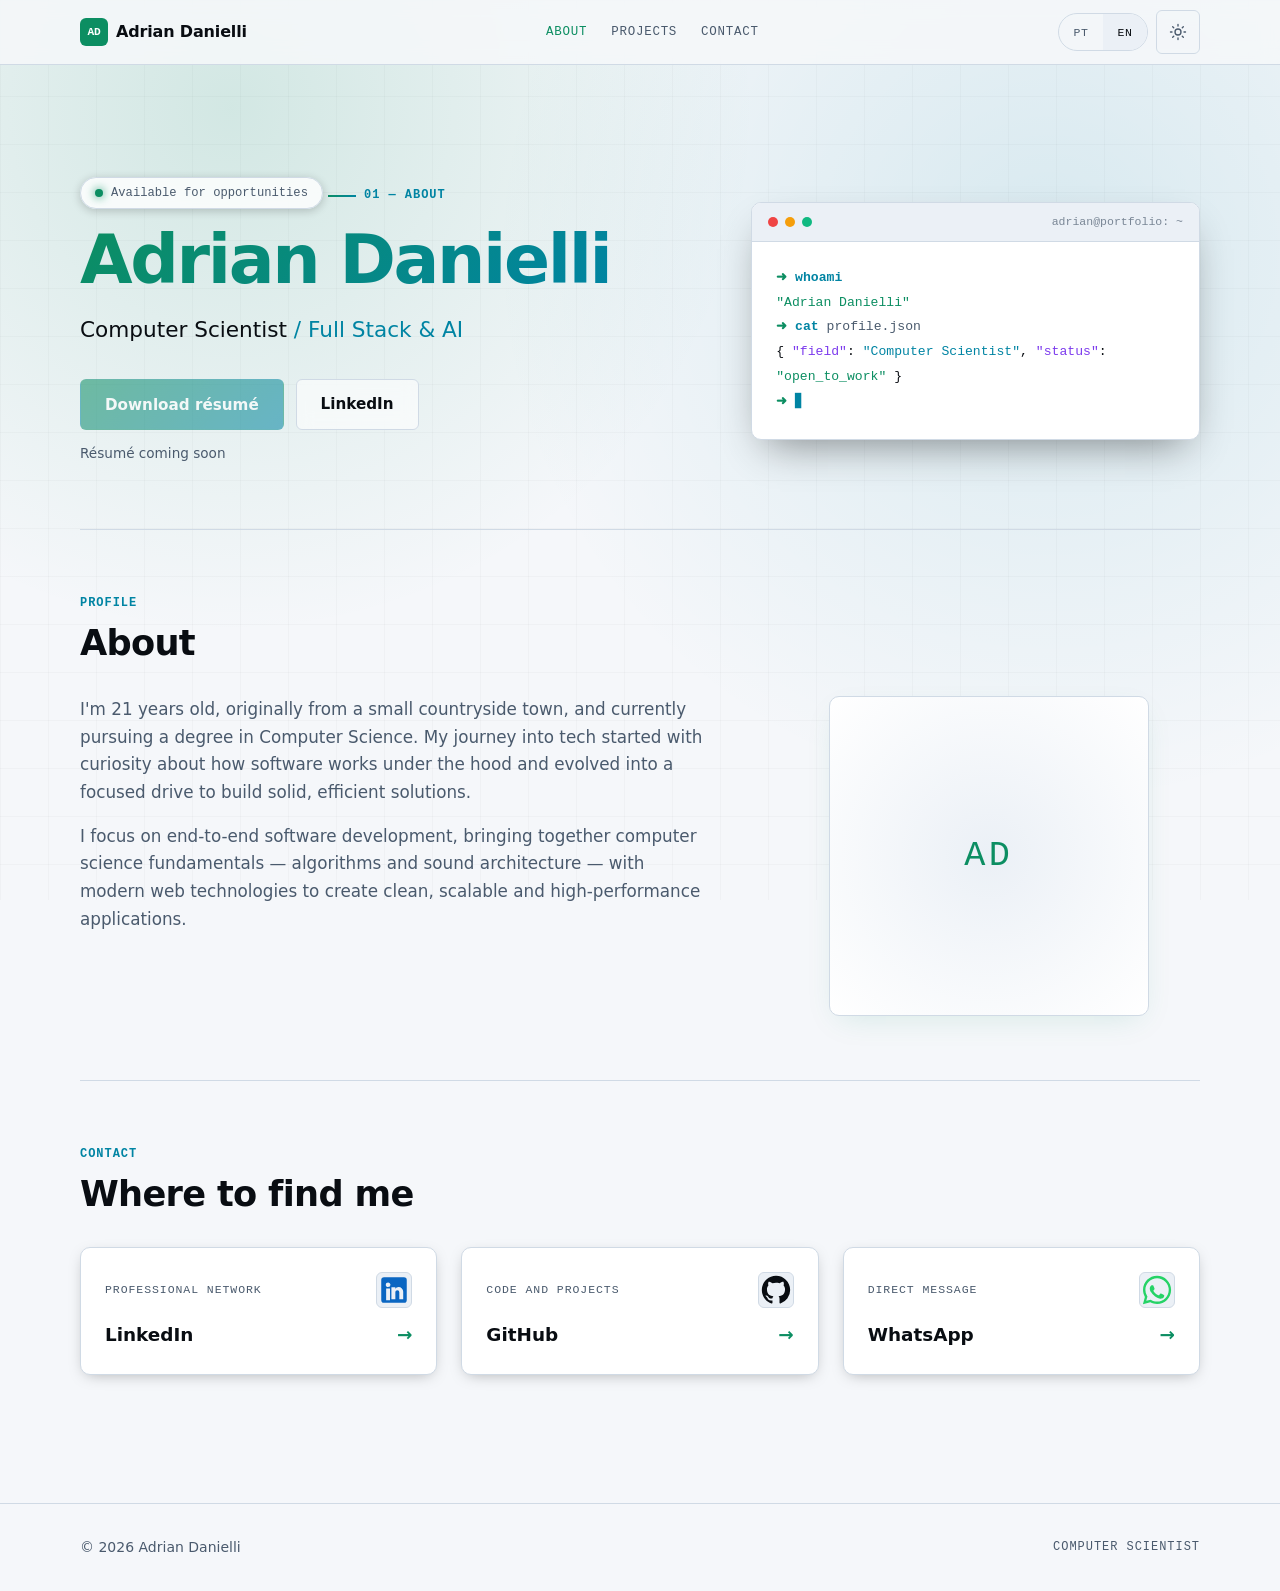
==== commit 46f11e4b: "feat: atualizar numero do WhatsApp e adicionar textos de apresentacao" ====
--- a/en/index.html
+++ b/en/index.html
@@ -106,10 +106,8 @@
 
       <div class="sobre__grid">
         <div class="prose">
-          <!-- TODO: fill [BIO_P1] -->
-          <p>[Introduction paragraph — to be filled]</p>
-          <!-- TODO: fill [BIO_P2] -->
-          <p>[Second paragraph — background and interests]</p>
+          <p>I'm 21 years old, originally from a small countryside town, and currently pursuing a degree in Computer Science. My journey into tech started with curiosity about how software works under the hood and evolved into a focused drive to build solid, efficient solutions.</p>
+          <p>I focus on end-to-end software development, bringing together computer science fundamentals — algorithms and sound architecture — with modern web technologies to create clean, scalable and high-performance applications.</p>
         </div>
 
         <!-- TODO: replace with the portrait when available [FOTO_ALT] -->
@@ -142,7 +140,7 @@
           </div>
           <span class="cartao-link__titulo">GitHub <span class="cartao-link__seta" aria-hidden="true">→</span></span>
         </a>
-        <a class="cartao-link" href="https://wa.me/5599999999999" target="_blank" rel="noopener noreferrer">
+        <a class="cartao-link" href="https://wa.me/5554999298829" target="_blank" rel="noopener noreferrer">
           <div class="cartao-cabecalho">
             <span class="cartao-link__rotulo">Direct message</span>
             <svg class="cartao-icone cartao-icone--whatsapp" width="20" height="20" viewBox="0 0 24 24" fill="currentColor" aria-hidden="true">
